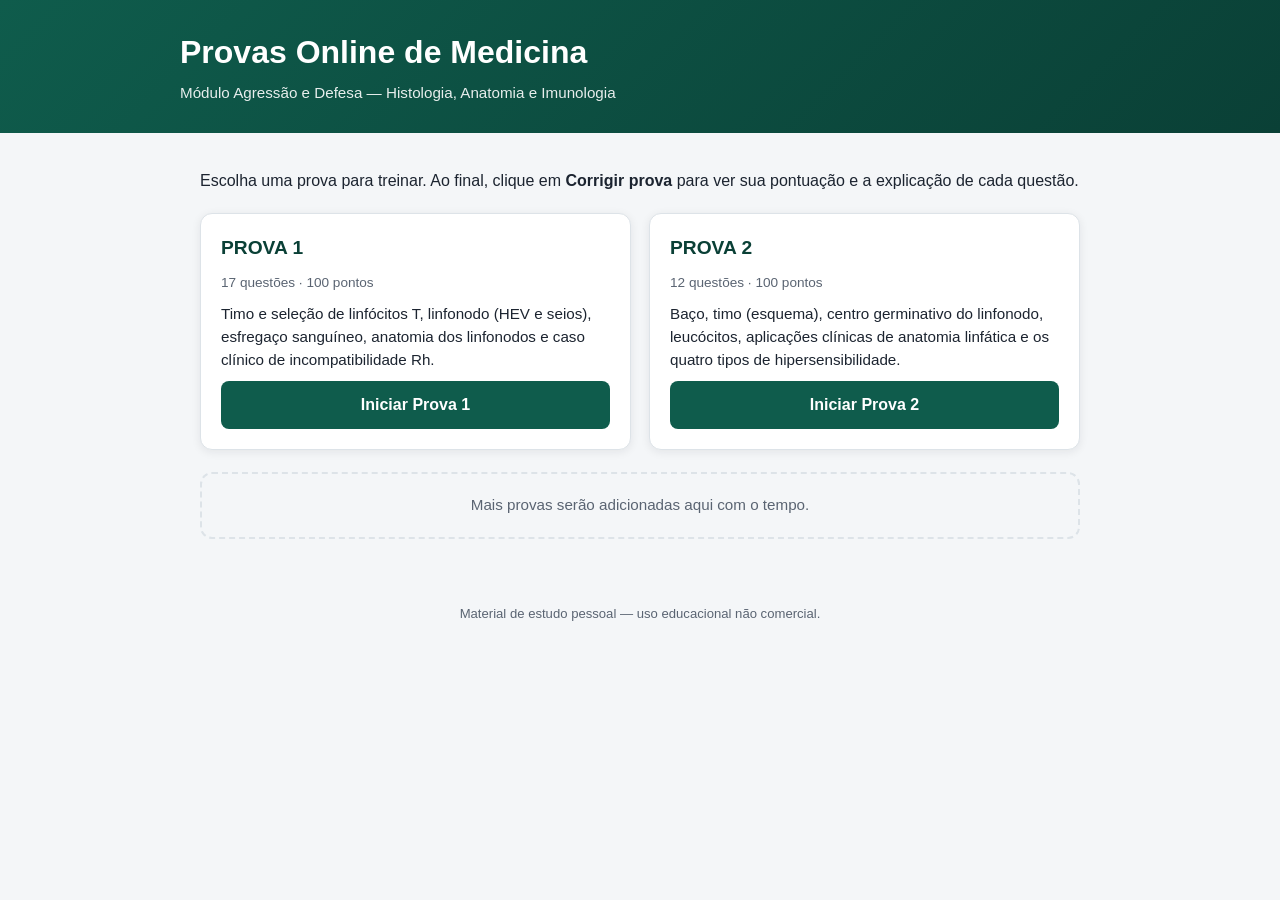
==== index.html @ f4fa2bab "Cria site de provas online (Prova 1 e Prova 2) de Histologia e Anatomia Motor de prova genérico em J" ====
<!DOCTYPE html>
<html lang="pt-BR">
<head>
<meta charset="UTF-8">
<meta name="viewport" content="width=device-width, initial-scale=1, maximum-scale=1">
<title>Provas Online — Histologia e Anatomia</title>
<link rel="stylesheet" href="assets/css/style.css">
</head>
<body>

<header class="site-header">
  <div class="inner">
    <h1>Provas Online de Medicina</h1>
    <p>Módulo Agressão e Defesa — Histologia, Anatomia e Imunologia</p>
  </div>
</header>

<main>
  <p>Escolha uma prova para treinar. Ao final, clique em <strong>Corrigir prova</strong> para ver sua pontuação e a explicação de cada questão.</p>

  <div class="exam-grid">
    <div class="exam-card">
      <h2>PROVA 1</h2>
      <div class="meta">17 questões · 100 pontos</div>
      <p class="desc">Timo e seleção de linfócitos T, linfonodo (HEV e seios), esfregaço sanguíneo, anatomia dos linfonodos e caso clínico de incompatibilidade Rh.</p>
      <a class="btn" href="prova1.html">Iniciar Prova 1</a>
    </div>

    <div class="exam-card">
      <h2>PROVA 2</h2>
      <div class="meta">12 questões · 100 pontos</div>
      <p class="desc">Baço, timo (esquema), centro germinativo do linfonodo, leucócitos, aplicações clínicas de anatomia linfática e os quatro tipos de hipersensibilidade.</p>
      <a class="btn" href="prova2.html">Iniciar Prova 2</a>
    </div>
  </div>

  <p class="coming-soon" style="margin-top:22px;">Mais provas serão adicionadas aqui com o tempo.</p>
</main>

<footer class="site-footer">
  Material de estudo pessoal — uso educacional não comercial.
</footer>

</body>
</html>
---- assets/css/style.css ----
:root {
  --color-bg: #f4f6f8;
  --color-surface: #ffffff;
  --color-primary: #0f5c4c;
  --color-primary-dark: #0a4036;
  --color-accent: #1d6fa5;
  --color-text: #1c2430;
  --color-muted: #5a6472;
  --color-border: #dde3e8;
  --color-correct-bg: #e4f6ea;
  --color-correct-border: #2e9e5b;
  --color-wrong-bg: #fdeceb;
  --color-wrong-border: #d8453a;
  --color-missed-border: #d9a441;
  --radius: 12px;
  --shadow: 0 2px 10px rgba(20, 30, 40, 0.08);
}

* { box-sizing: border-box; }

html, body {
  margin: 0;
  padding: 0;
  background: var(--color-bg);
  color: var(--color-text);
  font-family: -apple-system, BlinkMacSystemFont, "Segoe UI", Roboto, Helvetica, Arial, sans-serif;
  -webkit-text-size-adjust: 100%;
}

body { line-height: 1.5; }

a { color: var(--color-accent); }

img { max-width: 100%; display: block; }

.site-header {
  background: linear-gradient(135deg, var(--color-primary), var(--color-primary-dark));
  color: #fff;
  padding: 28px 20px;
}

.site-header .inner {
  max-width: 920px;
  margin: 0 auto;
}

.site-header h1 {
  margin: 0 0 6px;
  font-size: clamp(1.4rem, 4vw, 2rem);
}

.site-header p {
  margin: 0;
  opacity: 0.9;
  font-size: 0.95rem;
}

.breadcrumb {
  max-width: 920px;
  margin: 14px auto 0;
  padding: 0 20px;
  font-size: 0.9rem;
}

main {
  max-width: 920px;
  margin: 0 auto;
  padding: 20px;
}

.exam-grid {
  display: grid;
  grid-template-columns: repeat(auto-fit, minmax(260px, 1fr));
  gap: 18px;
  margin-top: 20px;
}

.exam-card {
  background: var(--color-surface);
  border: 1px solid var(--color-border);
  border-radius: var(--radius);
  padding: 20px;
  box-shadow: var(--shadow);
  display: flex;
  flex-direction: column;
  gap: 10px;
}

.exam-card h2 {
  margin: 0;
  font-size: 1.2rem;
  color: var(--color-primary-dark);
}

.exam-card .meta {
  font-size: 0.85rem;
  color: var(--color-muted);
}

.exam-card p.desc {
  margin: 0;
  color: var(--color-text);
  font-size: 0.95rem;
}

.btn {
  display: inline-block;
  text-align: center;
  background: var(--color-primary);
  color: #fff;
  border: none;
  border-radius: 8px;
  padding: 12px 18px;
  font-size: 1rem;
  font-weight: 600;
  text-decoration: none;
  cursor: pointer;
  -webkit-tap-highlight-color: transparent;
}

.btn:hover, .btn:active { background: var(--color-primary-dark); }

.btn.secondary {
  background: transparent;
  color: var(--color-primary);
  border: 2px solid var(--color-primary);
}

.btn:disabled {
  opacity: 0.5;
  cursor: not-allowed;
}

.coming-soon {
  border: 2px dashed var(--color-border);
  border-radius: var(--radius);
  padding: 20px;
  text-align: center;
  color: var(--color-muted);
  font-size: 0.95rem;
}

.exam-header {
  background: var(--color-surface);
  border: 1px solid var(--color-border);
  border-radius: var(--radius);
  padding: 18px 20px;
  box-shadow: var(--shadow);
  margin-bottom: 18px;
}

.exam-header h1 {
  margin: 0 0 6px;
  font-size: 1.4rem;
  color: var(--color-primary-dark);
}

.exam-header .subject {
  color: var(--color-muted);
  font-size: 0.95rem;
  margin-bottom: 10px;
}

.exam-progress {
  font-size: 0.9rem;
  color: var(--color-muted);
}

.question-card {
  background: var(--color-surface);
  border: 1px solid var(--color-border);
  border-radius: var(--radius);
  padding: 18px;
  margin-bottom: 16px;
  box-shadow: var(--shadow);
}

.question-card .q-head {
  display: flex;
  justify-content: space-between;
  align-items: baseline;
  gap: 10px;
  margin-bottom: 10px;
}

.question-card .q-number {
  font-weight: 700;
  color: var(--color-primary-dark);
}

.question-card .q-points {
  font-size: 0.85rem;
  color: var(--color-muted);
  white-space: nowrap;
}

.question-card .q-prompt {
  margin: 0 0 12px;
  white-space: pre-line;
}

.question-card figure {
  margin: 0 0 14px;
}

.question-card figure img {
  border-radius: 8px;
  border: 1px solid var(--color-border);
  margin: 0 auto;
}

.question-card figcaption {
  font-size: 0.8rem;
  color: var(--color-muted);
  text-align: center;
  margin-top: 6px;
}

.option {
  display: flex;
  align-items: flex-start;
  gap: 10px;
  padding: 12px;
  border: 1px solid var(--color-border);
  border-radius: 8px;
  margin-bottom: 8px;
  cursor: pointer;
  transition: border-color 0.15s, background-color 0.15s;
}

.option:active { background: #f0f3f5; }

.option input {
  margin-top: 3px;
  width: 20px;
  height: 20px;
  flex-shrink: 0;
}

.option .option-text { flex: 1; }

.option.is-correct {
  background: var(--color-correct-bg);
  border-color: var(--color-correct-border);
}

.option.is-wrong {
  background: var(--color-wrong-bg);
  border-color: var(--color-wrong-border);
}

.option.is-missed {
  border-color: var(--color-missed-border);
  border-style: dashed;
}

.option.opt-chosen .option-text::after {
  content: " (sua resposta)";
  font-weight: 700;
  font-size: 0.78rem;
  opacity: 0.8;
}

.tf-table {
  width: 100%;
  border-collapse: collapse;
  margin-bottom: 10px;
}

.tf-row {
  border-bottom: 1px solid var(--color-border);
}

.tf-row td {
  padding: 10px 6px;
  vertical-align: top;
}

.tf-row .tf-text { font-size: 0.97rem; }

.tf-choices {
  display: flex;
  gap: 8px;
  white-space: nowrap;
}

.tf-choices label {
  display: inline-flex;
  align-items: center;
  gap: 4px;
  border: 1px solid var(--color-border);
  border-radius: 6px;
  padding: 6px 10px;
  cursor: pointer;
  font-size: 0.9rem;
}

.tf-row.is-correct .tf-choices { background: var(--color-correct-bg); border-radius: 6px; }
.tf-row.is-wrong .tf-choices { background: var(--color-wrong-bg); border-radius: 6px; }

.tf-chosen {
  border: 2px solid var(--color-text) !important;
  font-weight: 700;
}

.tf-chosen::after {
  content: " (sua resposta)";
  font-weight: 400;
  font-size: 0.78rem;
  opacity: 0.75;
}

.explanation {
  display: none;
  margin-top: 12px;
  padding: 12px 14px;
  background: #f4f8fb;
  border-left: 4px solid var(--color-accent);
  border-radius: 6px;
  font-size: 0.92rem;
  white-space: pre-line;
}

.explanation.show { display: block; }

.explanation strong { color: var(--color-primary-dark); }

.q-feedback-icon {
  font-weight: 700;
  font-size: 0.85rem;
  padding: 2px 10px;
  border-radius: 999px;
}

.q-feedback-icon.correct { background: var(--color-correct-bg); color: var(--color-correct-border); }
.q-feedback-icon.wrong { background: var(--color-wrong-bg); color: var(--color-wrong-border); }
.q-feedback-icon.partial { background: #fff6e0; color: #9a6a00; }

.actions-bar {
  position: sticky;
  bottom: 0;
  background: var(--color-bg);
  padding: 14px 0;
  display: flex;
  gap: 10px;
  justify-content: center;
  border-top: 1px solid var(--color-border);
  margin-top: 10px;
}

.result-banner {
  background: var(--color-surface);
  border: 1px solid var(--color-border);
  border-radius: var(--radius);
  box-shadow: var(--shadow);
  padding: 20px;
  text-align: center;
  margin-bottom: 18px;
}

.result-banner .score {
  font-size: 2.2rem;
  font-weight: 800;
  color: var(--color-primary-dark);
}

.result-banner .score-sub {
  color: var(--color-muted);
  margin-top: 4px;
}

.site-footer {
  text-align: center;
  color: var(--color-muted);
  font-size: 0.82rem;
  padding: 30px 20px 50px;
}

@media (min-width: 700px) {
  .question-card { padding: 22px 26px; }
}

/* iPad-friendly tap targets */
@media (pointer: coarse) {
  .option, .tf-choices label { padding: 14px; }
  .btn { padding: 14px 22px; }
}
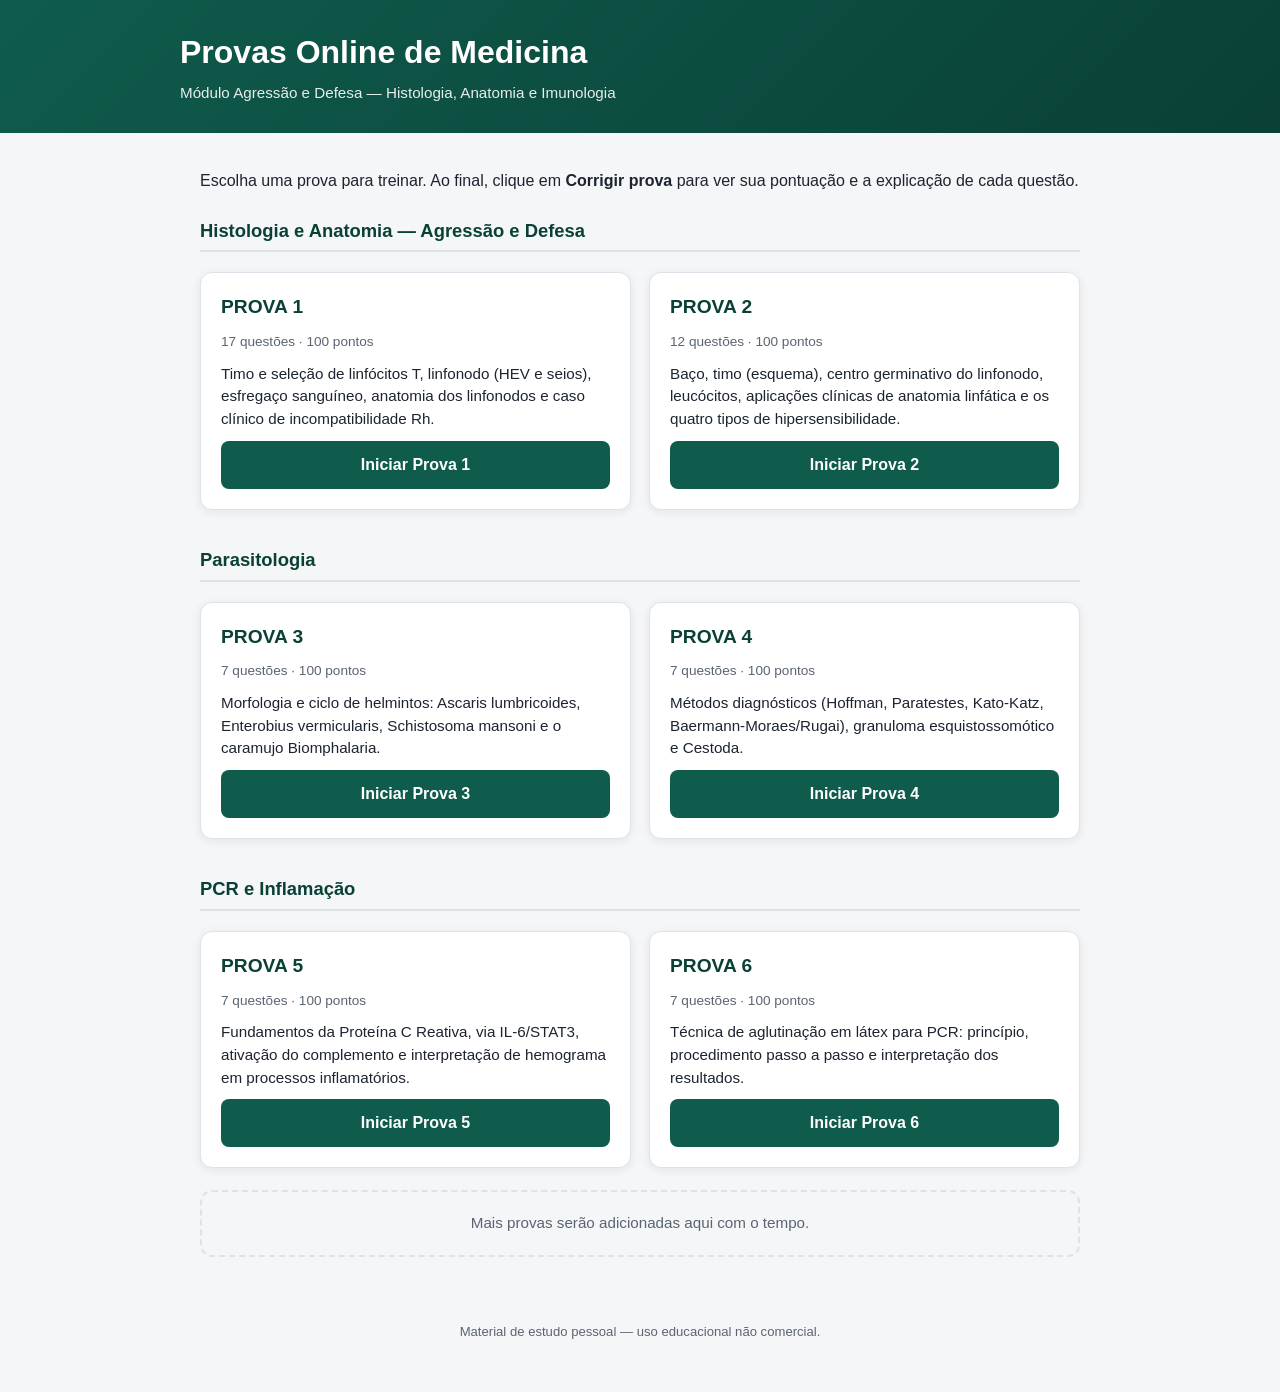
==== commit af9814dd: "Adiciona Prova 3 (Parasitologia: helmintos) e Prova 4 (diagnóstico/patologia) e Prova 5/6 (PCR e Inf" ====
--- a/index.html
+++ b/index.html
@@ -18,6 +18,7 @@
 <main>
   <p>Escolha uma prova para treinar. Ao final, clique em <strong>Corrigir prova</strong> para ver sua pontuação e a explicação de cada questão.</p>
 
+  <h2 class="subject-heading">Histologia e Anatomia — Agressão e Defesa</h2>
   <div class="exam-grid">
     <div class="exam-card">
       <h2>PROVA 1</h2>
@@ -34,6 +35,40 @@
     </div>
   </div>
 
+  <h2 class="subject-heading">Parasitologia</h2>
+  <div class="exam-grid">
+    <div class="exam-card">
+      <h2>PROVA 3</h2>
+      <div class="meta">7 questões · 100 pontos</div>
+      <p class="desc">Morfologia e ciclo de helmintos: Ascaris lumbricoides, Enterobius vermicularis, Schistosoma mansoni e o caramujo Biomphalaria.</p>
+      <a class="btn" href="prova3.html">Iniciar Prova 3</a>
+    </div>
+
+    <div class="exam-card">
+      <h2>PROVA 4</h2>
+      <div class="meta">7 questões · 100 pontos</div>
+      <p class="desc">Métodos diagnósticos (Hoffman, Paratestes, Kato-Katz, Baermann-Moraes/Rugai), granuloma esquistossomótico e Cestoda.</p>
+      <a class="btn" href="prova4.html">Iniciar Prova 4</a>
+    </div>
+  </div>
+
+  <h2 class="subject-heading">PCR e Inflamação</h2>
+  <div class="exam-grid">
+    <div class="exam-card">
+      <h2>PROVA 5</h2>
+      <div class="meta">7 questões · 100 pontos</div>
+      <p class="desc">Fundamentos da Proteína C Reativa, via IL-6/STAT3, ativação do complemento e interpretação de hemograma em processos inflamatórios.</p>
+      <a class="btn" href="prova5.html">Iniciar Prova 5</a>
+    </div>
+
+    <div class="exam-card">
+      <h2>PROVA 6</h2>
+      <div class="meta">7 questões · 100 pontos</div>
+      <p class="desc">Técnica de aglutinação em látex para PCR: princípio, procedimento passo a passo e interpretação dos resultados.</p>
+      <a class="btn" href="prova6.html">Iniciar Prova 6</a>
+    </div>
+  </div>
+
   <p class="coming-soon" style="margin-top:22px;">Mais provas serão adicionadas aqui com o tempo.</p>
 </main>
 
--- a/assets/css/style.css
+++ b/assets/css/style.css
@@ -68,6 +68,18 @@
   padding: 20px;
 }
 
+.subject-heading {
+  margin: 36px 0 4px;
+  color: var(--color-primary-dark);
+  font-size: 1.15rem;
+  border-bottom: 2px solid var(--color-border);
+  padding-bottom: 6px;
+}
+
+.subject-heading:first-of-type {
+  margin-top: 24px;
+}
+
 .exam-grid {
   display: grid;
   grid-template-columns: repeat(auto-fit, minmax(260px, 1fr));
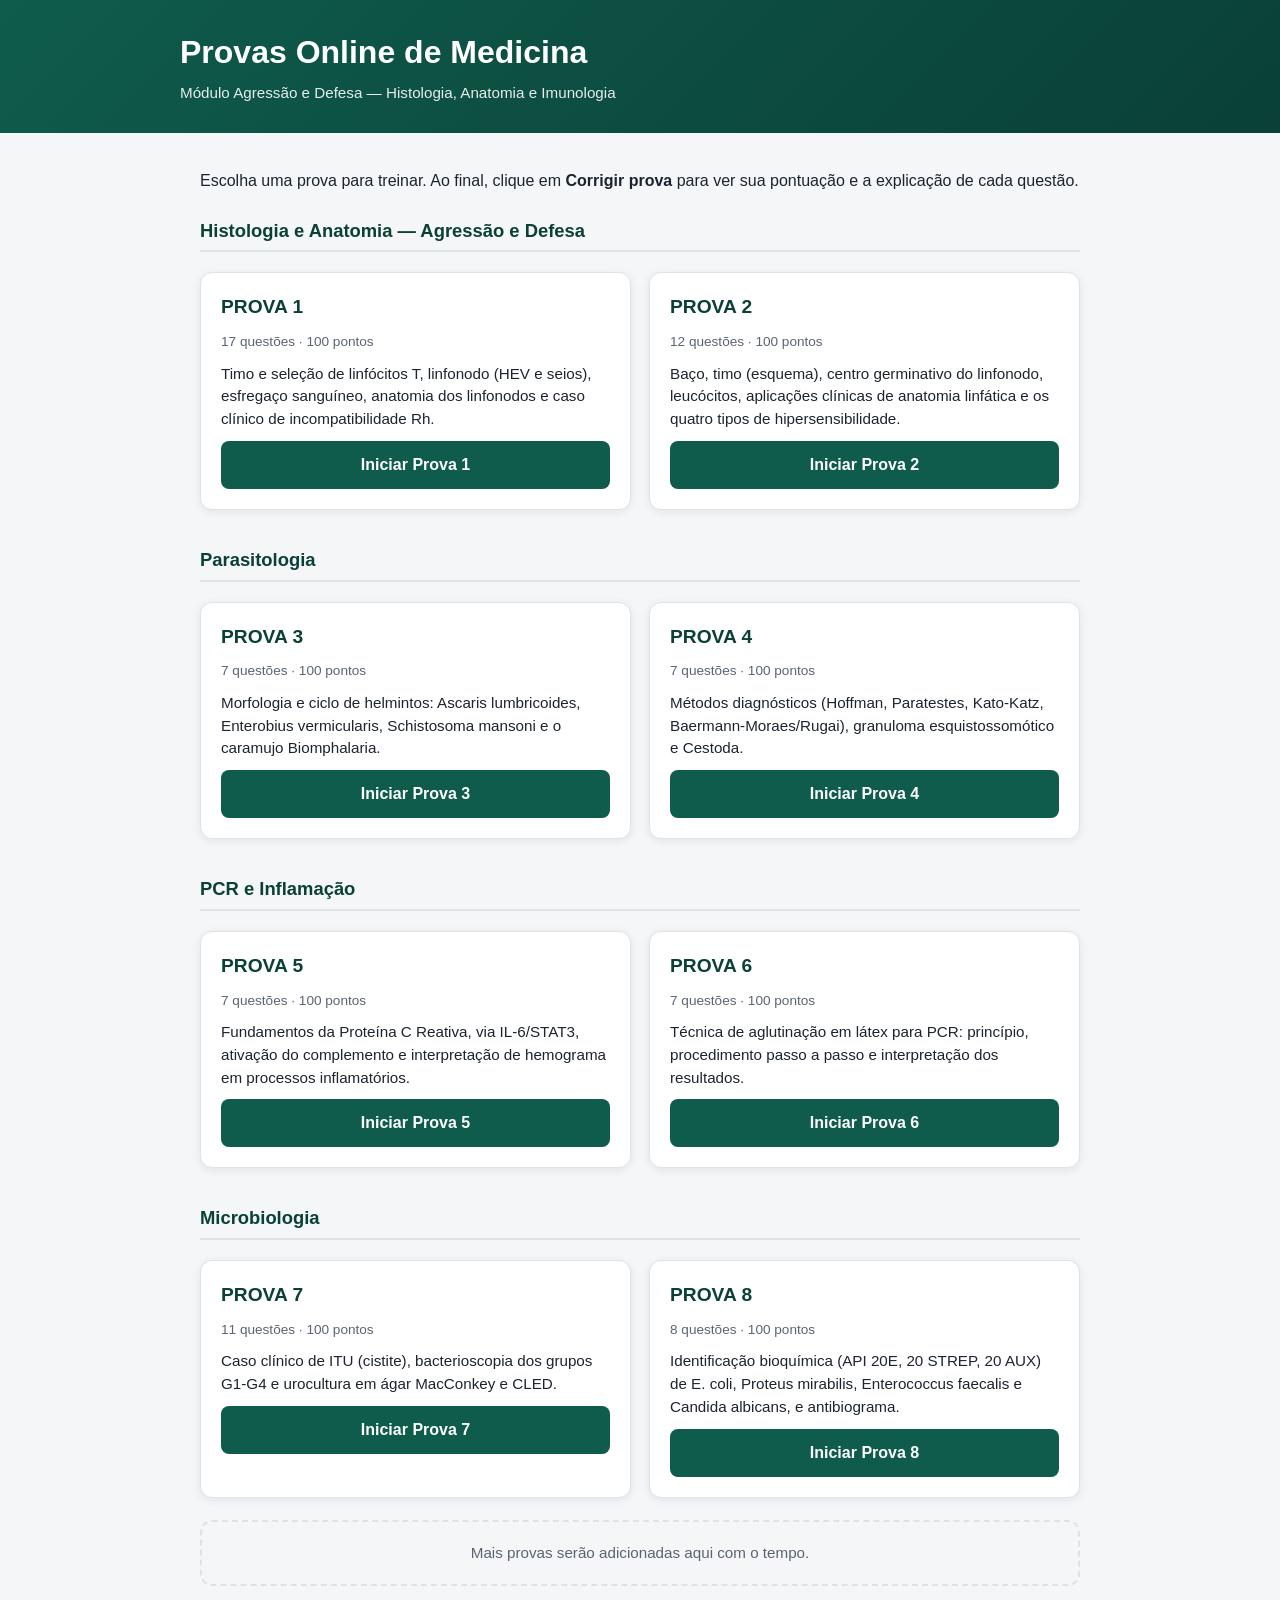
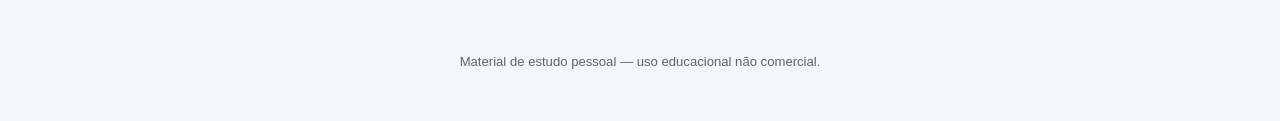
==== commit a8c42a0e: "Adiciona Prova 7 (ITU: bacterioscopia e urocultura) e Prova 8 (identificação bioquímica API e antibi" ====
--- a/index.html
+++ b/index.html
@@ -69,6 +69,23 @@
     </div>
   </div>
 
+  <h2 class="subject-heading">Microbiologia</h2>
+  <div class="exam-grid">
+    <div class="exam-card">
+      <h2>PROVA 7</h2>
+      <div class="meta">11 questões · 100 pontos</div>
+      <p class="desc">Caso clínico de ITU (cistite), bacterioscopia dos grupos G1-G4 e urocultura em ágar MacConkey e CLED.</p>
+      <a class="btn" href="prova7.html">Iniciar Prova 7</a>
+    </div>
+
+    <div class="exam-card">
+      <h2>PROVA 8</h2>
+      <div class="meta">8 questões · 100 pontos</div>
+      <p class="desc">Identificação bioquímica (API 20E, 20 STREP, 20 AUX) de E. coli, Proteus mirabilis, Enterococcus faecalis e Candida albicans, e antibiograma.</p>
+      <a class="btn" href="prova8.html">Iniciar Prova 8</a>
+    </div>
+  </div>
+
   <p class="coming-soon" style="margin-top:22px;">Mais provas serão adicionadas aqui com o tempo.</p>
 </main>
 
